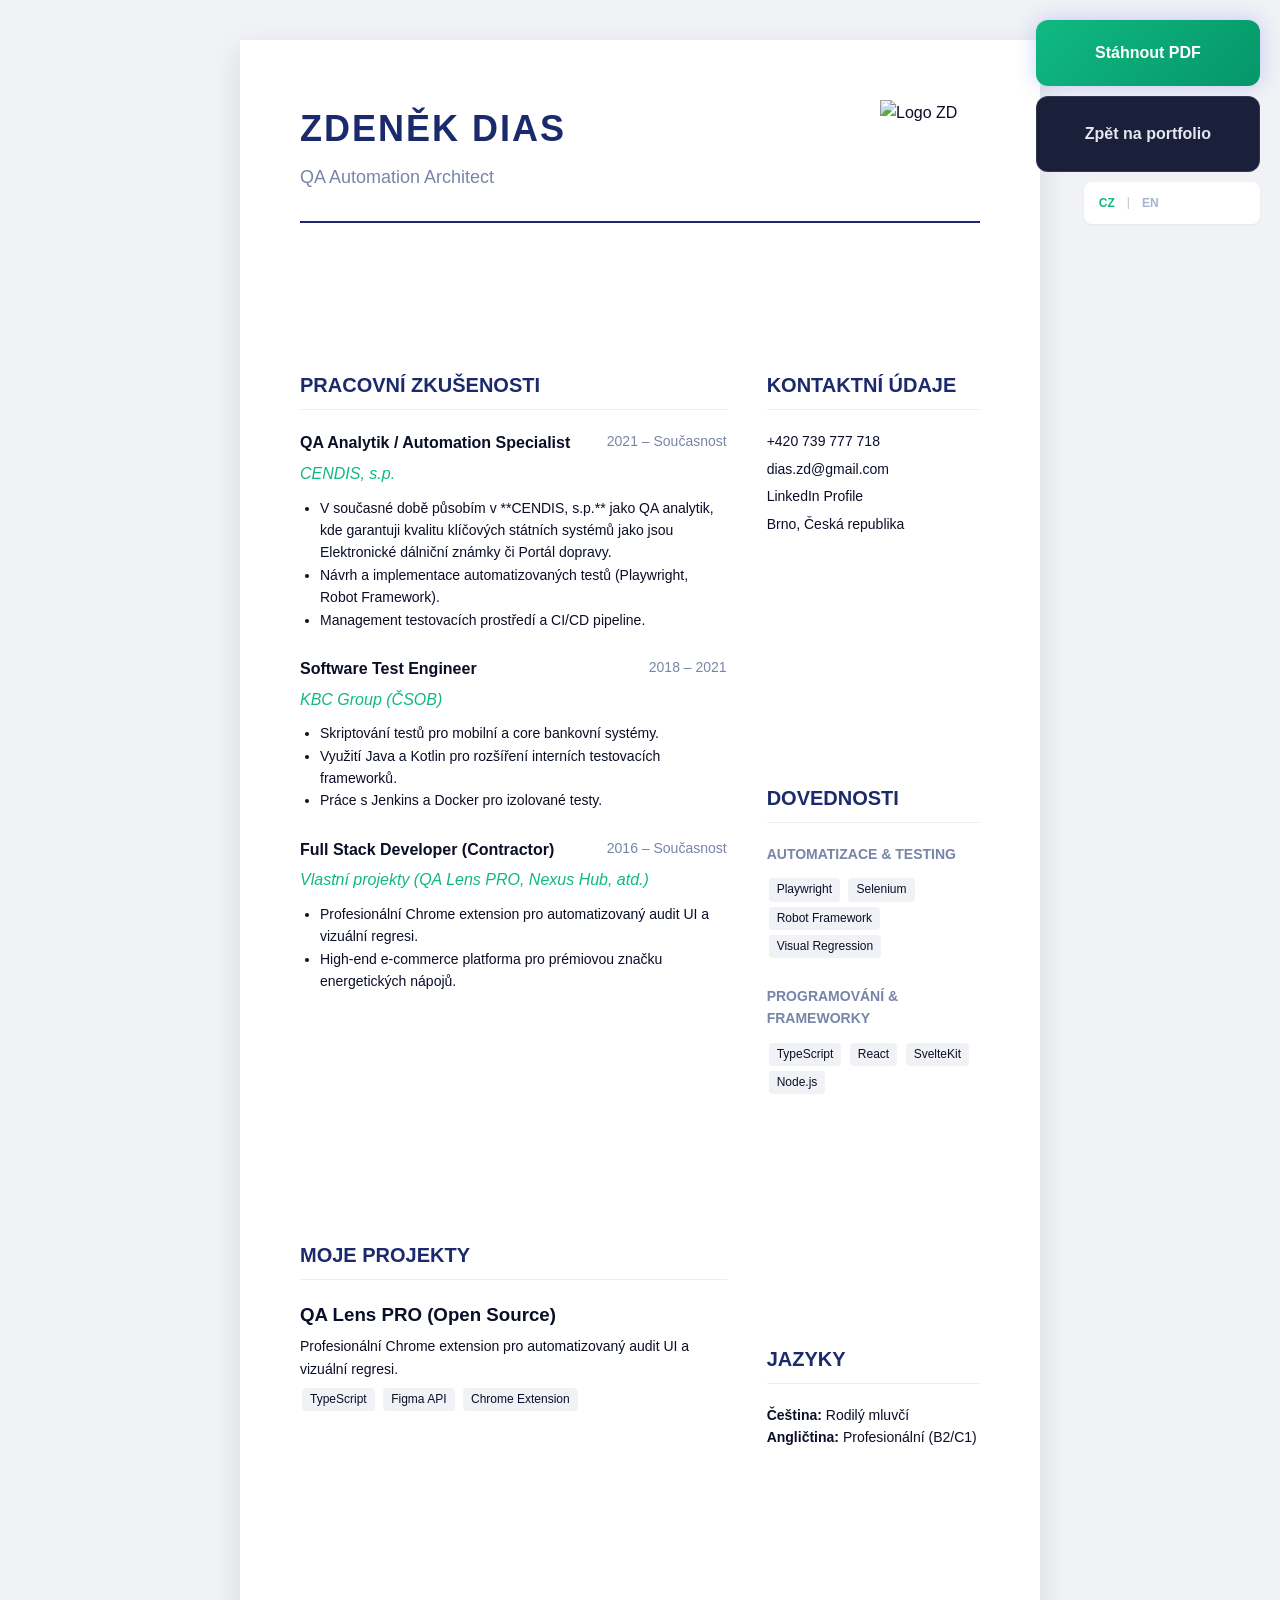
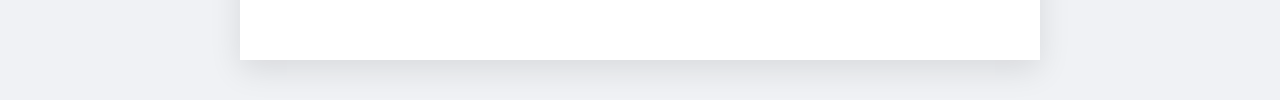
==== cv.html @ aa2f3b65 "feat: add CV page, language switcher, and update branding to green accent scheme" ====
<!DOCTYPE html>
<html lang="cs">
<head>
    <meta charset="UTF-8">
    <meta name="viewport" content="width=device-width, initial-scale=1.0">
    <title>Zdeněk Dias - CV</title>
    <link rel="stylesheet" href="styles.css">
    <style>
        :root {
            --cv-width: 800px;
            --cv-bg: #ffffff;
            --cv-text: #0a0e27;
            --cv-accent: #1a2a6c;
        }

        body.cv-page {
            background: #f0f2f5;
            padding: 40px 0;
            color: var(--cv-text);
        }

        .cv-container {
            width: var(--cv-width);
            margin: 0 auto;
            background: var(--cv-bg);
            box-shadow: 0 10px 30px rgba(0,0,0,0.1);
            padding: 60px;
            position: relative;
            overflow: hidden;
        }

        /* Tech-themed background graphics for CV */
        .cv-bg-graphics {
            position: absolute;
            top: 0;
            right: 0;
            width: 300px;
            height: 300px;
            opacity: 0.05;
            pointer-events: none;
            background-image: url('file:///Users/zdenekdias/.gemini/antigravity/brain/59d995e7-9fd9-494e-a524-c32603d20ff6/zd_logo_v2_green_proposal_1777195608101.png');
            background-size: contain;
            background-repeat: no-repeat;
            filter: grayscale(100%);
            transform: translate(100px, -50px) rotate(15deg);
        }

        .cv-header {
            display: flex;
            justify-content: space-between;
            align-items: flex-start;
            margin-bottom: 50px;
            border-bottom: 2px solid var(--cv-accent);
            padding-bottom: 30px;
        }

        .cv-title-section h1 {
            font-size: 36px;
            margin: 0;
            color: var(--cv-accent);
            text-transform: uppercase;
            letter-spacing: 2px;
        }

        .cv-subtitle {
            font-size: 18px;
            color: var(--color-text-muted);
            margin-top: 5px;
        }

        .cv-logo {
            width: 100px;
            height: auto;
        }

        .cv-grid {
            display: grid;
            grid-template-columns: 2fr 1fr;
            gap: 40px;
        }

        .cv-section {
            margin-bottom: 30px;
        }

        .cv-section h2 {
            font-size: 20px;
            color: var(--cv-accent);
            text-transform: uppercase;
            border-bottom: 1px solid #eee;
            padding-bottom: 8px;
            margin-bottom: 20px;
            display: flex;
            align-items: center;
            gap: 10px;
        }

        .experience-item {
            margin-bottom: 25px;
        }

        .experience-header {
            display: flex;
            justify-content: space-between;
            margin-bottom: 5px;
        }

        .experience-header h3 {
            font-size: 16px;
            font-weight: 700;
        }

        .experience-date {
            font-size: 14px;
            color: var(--color-text-muted);
        }

        .experience-company {
            font-style: italic;
            color: var(--color-accent-primary);
            margin-bottom: 10px;
            display: block;
        }

        .cv-list {
            padding-left: 20px;
            font-size: 14px;
            line-height: 1.6;
        }

        .cv-sidebar-item {
            margin-bottom: 25px;
        }

        .cv-sidebar-item h3 {
            font-size: 14px;
            text-transform: uppercase;
            margin-bottom: 10px;
            color: var(--color-text-muted);
        }

        .cv-contact-link {
            display: block;
            font-size: 14px;
            margin-bottom: 5px;
            color: var(--cv-text);
            text-decoration: none;
        }

        .cv-controls {
            position: fixed;
            top: 20px;
            right: 20px;
            display: flex;
            flex-direction: column;
            gap: 10px;
            z-index: 1000;
        }

        @media print {
            body.cv-page {
                background: none;
                padding: 0;
            }
            .cv-container {
                box-shadow: none;
                width: 100%;
                margin: 0;
                padding: 40px;
            }
            .cv-controls {
                display: none;
            }
        }

        .tag-small {
            display: inline-block;
            background: #f0f2f5;
            padding: 2px 8px;
            border-radius: 4px;
            font-size: 12px;
            margin: 2px;
        }
    </style>
</head>
<body class="cv-page">
    <div class="cv-controls">
        <button class="btn btn-primary" onclick="window.print()" data-i18n="cv_download">Stáhnout PDF</button>
        <a href="index.html" class="btn btn-secondary" data-i18n="cv_back">Zpět na portfolio</a>
        <div class="lang-switcher" style="background: white; padding: 10px; border-radius: 8px; box-shadow: var(--shadow-sm);">
            <button class="lang-btn active" data-lang="cs">CZ</button>
            <span class="lang-divider">|</span>
            <button class="lang-btn" data-lang="en">EN</button>
        </div>
    </div>

    <div class="cv-container">
        <div class="cv-bg-graphics"></div>
        
        <header class="cv-header">
            <div class="cv-title-section">
                <h1 data-i18n="hero_title_1">Zdeněk Dias</h1>
                <div class="cv-subtitle" data-i18n="cv_subtitle">QA Automation Architect</div>
            </div>
            <img src="file:///Users/zdenekdias/.gemini/antigravity/brain/59d995e7-9fd9-494e-a524-c32603d20ff6/zd_logo_v2_green_proposal_1777195608101.png" alt="Logo ZD" class="cv-logo">
        </header>

        <div class="cv-grid">
            <main>
                <section class="cv-section">
                    <h2 data-i18n="cv_experience">Pracovní zkušenosti</h2>
                    
                    <div class="experience-item">
                        <div class="experience-header">
                            <h3>QA Analytik / Automation Specialist</h3>
                            <span class="experience-date">2021 – Současnost</span>
                        </div>
                        <span class="experience-company">CENDIS, s.p.</span>
                        <ul class="cv-list">
                            <li data-i18n="about_text_1">QA analytik pro klíčové státní projekty (Portál dopravy, IS dálničních známek).</li>
                            <li>Návrh a implementace automatizovaných testů (Playwright, Robot Framework).</li>
                            <li>Management testovacích prostředí a CI/CD pipeline.</li>
                        </ul>
                    </div>

                    <div class="experience-item">
                        <div class="experience-header">
                            <h3>Software Test Engineer</h3>
                            <span class="experience-date">2018 – 2021</span>
                        </div>
                        <span class="experience-company">KBC Group (ČSOB)</span>
                        <ul class="cv-list">
                            <li>Skriptování testů pro mobilní a core bankovní systémy.</li>
                            <li>Využití Java a Kotlin pro rozšíření interních testovacích frameworků.</li>
                            <li>Práce s Jenkins a Docker pro izolované testy.</li>
                        </ul>
                    </div>

                    <div class="experience-item">
                        <div class="experience-header">
                            <h3>Full Stack Developer (Contractor)</h3>
                            <span class="experience-date">2016 – Současnost</span>
                        </div>
                        <span class="experience-company">Vlastní projekty (QA Lens PRO, Nexus Hub, atd.)</span>
                        <ul class="cv-list">
                            <li data-i18n="project_qa_desc">Vývoj QA Lens PRO – nástroje pro vizuální regresi.</li>
                            <li data-i18n="project_boostup_desc">Vývoj e-commerce řešení na míru v React/SvelteKit.</li>
                        </ul>
                    </div>
                </section>

                <section class="cv-section">
                    <h2 data-i18n="projects_title">Projekty</h2>
                    <div class="experience-item">
                        <h3>QA Lens PRO (Open Source)</h3>
                        <p style="font-size: 14px; margin: 5px 0;" data-i18n="project_qa_desc">Chrome extension pro automatizovaný audit UI.</p>
                        <div>
                            <span class="tag-small">TypeScript</span>
                            <span class="tag-small">Figma API</span>
                            <span class="tag-small">Chrome Extension</span>
                        </div>
                    </div>
                </section>
            </main>

            <aside>
                <section class="cv-section">
                    <h2 data-i18n="cv_contact_info">Kontakt</h2>
                    <div class="cv-sidebar-item">
                        <a href="tel:+420739777718" class="cv-contact-link">+420 739 777 718</a>
                        <a href="mailto:dias.zd@gmail.com" class="cv-contact-link">dias.zd@gmail.com</a>
                        <a href="https://www.linkedin.com/in/zdeněk-dias-a880995b" class="cv-contact-link">LinkedIn Profile</a>
                        <span class="cv-contact-link">Brno, Česká republika</span>
                    </div>
                </section>

                <section class="cv-section">
                    <h2 data-i18n="nav_skills">Dovednosti</h2>
                    <div class="cv-sidebar-item">
                        <h3 data-i18n="skill_qa_title">Testing</h3>
                        <div>
                            <span class="tag-small">Playwright</span>
                            <span class="tag-small">Selenium</span>
                            <span class="tag-small">Robot Framework</span>
                            <span class="tag-small">Visual Regression</span>
                        </div>
                    </div>
                    <div class="cv-sidebar-item">
                        <h3 data-i18n="skill_prog_title">Dev</h3>
                        <div>
                            <span class="tag-small">TypeScript</span>
                            <span class="tag-small">React</span>
                            <span class="tag-small">SvelteKit</span>
                            <span class="tag-small">Node.js</span>
                        </div>
                    </div>
                </section>

                <section class="cv-section">
                    <h2 data-i18n="cv_languages">Jazyky</h2>
                    <div class="cv-sidebar-item">
                        <p style="font-size: 14px;"><strong>Čeština:</strong> Rodilý mluvčí</p>
                        <p style="font-size: 14px;"><strong>Angličtina:</strong> Profesionální (B2/C1)</p>
                    </div>
                </section>
            </aside>
        </div>
    </div>

    <script type="module">
        import translations from './translations.js';
        
        let currentLang = localStorage.getItem('preferredLang') || 'cs';

        function setLanguage(lang) {
            currentLang = lang;
            localStorage.setItem('preferredLang', lang);
            
            document.querySelectorAll('[data-i18n]').forEach(el => {
                const key = el.getAttribute('data-i18n');
                if (translations[lang][key]) {
                    el.innerHTML = translations[lang][key];
                }
            });
            
            document.querySelectorAll('.lang-btn').forEach(btn => {
                btn.classList.toggle('active', btn.getAttribute('data-lang') === lang);
            });
            
            document.documentElement.lang = lang;
            document.title = `Zdeněk Dias - CV (${lang.toUpperCase()})`;
        }

        document.querySelectorAll('.lang-btn').forEach(btn => {
            btn.addEventListener('click', () => {
                setLanguage(btn.getAttribute('data-lang'));
            });
        });

        setLanguage(currentLang);
    </script>
</body>
</html>
---- styles.css ----
:root {
    /* Color Palette - Dark Theme */
    --color-bg-primary: #0a0e27;
    --color-bg-secondary: #141938;
    --color-bg-tertiary: #1a1f3a;
    --color-bg-card: rgba(26, 31, 58, 0.6);
    
    --color-text-primary: #e4e7f1;
    --color-text-secondary: #a8b2d1;
    --color-text-muted: #7885a8;
    
    --color-accent-primary: #10b981;
    --color-accent-secondary: #059669;
    --color-accent-gradient: linear-gradient(135deg, #10b981 0%, #059669 100%);
    --color-glass-bg: rgba(255, 255, 255, 0.03);
    --color-glass-border: rgba(255, 255, 255, 0.08);
    --color-glass-hover: rgba(255, 255, 255, 0.06);
    
    --color-success: #10b981;
    --color-warning: #f59e0b;
    --color-error: #ef4444;
    
    /* Spacing */
    --spacing-xs: 0.5rem;
    --spacing-sm: 1rem;
    --spacing-md: 1.5rem;
    --spacing-lg: 2rem;
    --spacing-xl: 3rem;
    --spacing-2xl: 4rem;
    --spacing-3xl: 6rem;
    
    /* Typography */
    --font-family: 'Inter', -apple-system, BlinkMacSystemFont, 'Segoe UI', sans-serif;
    --font-size-xs: 0.75rem;
    --font-size-sm: 0.875rem;
    --font-size-base: 1rem;
    --font-size-lg: 1.125rem;
    --font-size-xl: 1.25rem;
    --font-size-2xl: 1.5rem;
    --font-size-3xl: 1.875rem;
    --font-size-4xl: 2.25rem;
    --font-size-5xl: 3rem;
    
    /* Border Radius */
    --radius-sm: 0.375rem;
    --radius-md: 0.5rem;
    --radius-lg: 0.75rem;
    --radius-xl: 1rem;
    --radius-full: 9999px;
    
    /* Shadows */
    --shadow-sm: 0 1px 2px 0 rgba(0, 0, 0, 0.05);
    --shadow-md: 0 4px 6px -1px rgba(0, 0, 0, 0.1);
    --shadow-lg: 0 10px 15px -3px rgba(0, 0, 0, 0.3);
    --shadow-xl: 0 20px 25px -5px rgba(0, 0, 0, 0.4);
    --shadow-glow: 0 0 20px rgba(99, 102, 241, 0.3);
    
    /* Transitions */
    --transition-fast: 150ms cubic-bezier(0.4, 0, 0.2, 1);
    --transition-base: 250ms cubic-bezier(0.4, 0, 0.2, 1);
    --transition-slow: 350ms cubic-bezier(0.4, 0, 0.2, 1);
}

/* Reset & Base Styles */
* {
    margin: 0;
    padding: 0;
    box-sizing: border-box;
}

html {
    scroll-behavior: smooth;
}

body {
    font-family: var(--font-family);
    font-size: var(--font-size-base);
    line-height: 1.6;
    color: var(--color-text-primary);
    background: var(--color-bg-primary);
    overflow-x: hidden;
}

/* Container */
.container {
    max-width: 1200px;
    margin: 0 auto;
    padding: 0 var(--spacing-lg);
}

/* Navigation */
.nav {
    position: fixed;
    top: 0;
    left: 0;
    right: 0;
    z-index: 1000;
    background: rgba(10, 14, 39, 0.8);
    backdrop-filter: blur(12px);
    border-bottom: 1px solid rgba(255, 255, 255, 0.05);
    transition: all var(--transition-base);
}

.nav.scrolled {
    background: rgba(10, 14, 39, 0.95);
    box-shadow: var(--shadow-lg);
}

.scroll-progress {
    position: fixed;
    top: 0;
    left: 0;
    height: 3px;
    background: var(--color-accent-gradient);
    z-index: 1001;
    width: 0;
    transition: width 0.1s ease;
}

.nav-content {
    display: flex;
    align-items: center;
    justify-content: space-between;
    height: 80px;
}

.logo {
    font-size: var(--font-size-xl);
    font-weight: 700;
    color: var(--color-text-primary);
    text-decoration: none;
    transition: transform var(--transition-fast);
}

.logo span {
    background: var(--color-accent-gradient);
    -webkit-background-clip: text;
    -webkit-text-fill-color: transparent;
    background-clip: text;
}

.logo:hover {
    transform: scale(1.05);
}

.nav-links {
    display: flex;
    gap: var(--spacing-xl);
    list-style: none;
}

.lang-switcher {
    display: flex;
    align-items: center;
    gap: var(--spacing-xs);
    margin-left: var(--spacing-xl);
    padding-left: var(--spacing-xl);
    border-left: 1px solid var(--color-glass-border);
}

.lang-btn {
    background: none;
    border: none;
    color: var(--color-text-secondary);
    font-size: var(--font-size-xs);
    font-weight: 600;
    cursor: pointer;
    transition: color var(--transition-fast);
    padding: 4px;
}

.lang-btn:hover,
.lang-btn.active {
    color: var(--color-accent-primary);
}

.lang-divider {
    color: var(--color-text-muted);
    font-size: var(--font-size-xs);
    opacity: 0.5;
}

.nav-link {
    color: var(--color-text-secondary);
    text-decoration: none;
    font-weight: 500;
    font-size: var(--font-size-sm);
    transition: color var(--transition-fast);
    position: relative;
}

.nav-link::after {
    content: '';
    position: absolute;
    bottom: -4px;
    left: 0;
    width: 0;
    height: 2px;
    background: var(--color-accent-gradient);
    transition: width var(--transition-base);
}

.nav-link:hover,
.nav-link.active {
    color: var(--color-text-primary);
}

.nav-link:hover::after,
.nav-link.active::after {
    width: 100%;
}

.mobile-menu-toggle {
    display: none;
    flex-direction: column;
    gap: 6px;
    background: none;
    border: none;
    cursor: pointer;
    padding: var(--spacing-xs);
}

.mobile-menu-toggle span {
    width: 24px;
    height: 2px;
    background: var(--color-text-primary);
    transition: all var(--transition-base);
}

/* Hero Section */
.hero {
    position: relative;
    min-height: 100vh;
    display: flex;
    align-items: center;
    padding-top: 80px;
    overflow: hidden;
}

.hero-background {
    position: absolute;
    top: 0;
    left: 0;
    right: 0;
    bottom: 0;
    background: 
        radial-gradient(circle at 20% 30%, rgba(99, 102, 241, 0.15) 0%, transparent 40%),
        radial-gradient(circle at 80% 70%, rgba(167, 139, 250, 0.15) 0%, transparent 40%),
        radial-gradient(circle at 50% 50%, rgba(10, 14, 39, 1) 0%, transparent 100%);
    z-index: -1;
}

.hero-background::before {
    content: '';
    position: absolute;
    top: 0;
    left: 0;
    right: 0;
    bottom: 0;
    background-image: url("data:image/svg+xml,%3Csvg width='60' height='60' viewBox='0 0 60 60' xmlns='http://www.w3.org/2000/svg'%3E%3Cg fill='none' fill-rule='evenodd'%3E%3Cg fill='%236366f1' fill-opacity='0.05'%3E%3Cpath d='M36 34v-4h-2v4h-4v2h4v4h2v-4h4v-2h-4zm0-30V0h-2v4h-4v2h4v4h2V6h4V4h-4zM6 34v-4H4v4H0v2h4v4h2v-4h4v-2H6zM6 4V0H4v4H0v2h4v4h2V6h4V4H6z'/%3E%3C/g%3E%3C/g%3E%3C/svg%3E");
    opacity: 0.5;
}

.hero-content {
    display: grid;
    grid-template-columns: 1fr 1fr;
    gap: var(--spacing-3xl);
    align-items: center;
}

.hero-text {
    animation: fadeInUp 0.8s ease-out;
}

.hero-title {
    font-size: var(--font-size-5xl);
    font-weight: 700;
    line-height: 1.1;
    margin-bottom: var(--spacing-lg);
}

.title-line {
    display: block;
}

.gradient-text {
    background: var(--color-accent-gradient);
    -webkit-background-clip: text;
    -webkit-text-fill-color: transparent;
    background-clip: text;
}

.hero-subtitle {
    font-size: var(--font-size-xl);
    color: var(--color-text-secondary);
    margin-bottom: var(--spacing-xl);
    line-height: 1.5;
}

.hero-buttons {
    display: flex;
    gap: var(--spacing-md);
}

.btn {
    padding: var(--spacing-md) var(--spacing-xl);
    border-radius: var(--radius-lg);
    font-weight: 600;
    text-decoration: none;
    display: inline-flex;
    align-items: center;
    justify-content: center;
    cursor: pointer;
    border: none;
    font-size: var(--font-size-base);
    transition: all var(--transition-base);
}

.btn-primary {
    background: var(--color-accent-gradient);
    color: white;
    box-shadow: var(--shadow-glow);
}

.btn-primary:hover {
    transform: translateY(-2px);
    box-shadow: 0 0 30px rgba(99, 102, 241, 0.5);
}

.btn-secondary {
    background: var(--color-bg-tertiary);
    color: var(--color-text-primary);
    border: 1px solid rgba(255, 255, 255, 0.1);
}

.btn-secondary:hover {
    background: var(--color-bg-secondary);
    border-color: var(--color-accent-primary);
}

.btn-full {
    width: 100%;
}

.hero-image {
    animation: fadeIn 1s ease-out 0.3s both;
}

.image-container {
    position: relative;
    border-radius: var(--radius-xl);
    overflow: hidden;
}

.image-container img {
    width: 100%;
    height: auto;
    display: block;
    border-radius: var(--radius-xl);
}

.scroll-indicator {
    position: absolute;
    bottom: var(--spacing-xl);
    left: 50%;
    transform: translateX(-50%);
    width: 24px;
    height: 40px;
    border: 2px solid var(--color-text-muted);
    border-radius: var(--radius-full);
    display: flex;
    justify-content: center;
    padding-top: 8px;
    animation: bounce 2s infinite;
}

.scroll-indicator span {
    width: 4px;
    height: 8px;
    background: var(--color-accent-primary);
    border-radius: var(--radius-full);
    animation: scrollDown 2s infinite;
}

/* Section Styles */
section {
    padding: var(--spacing-3xl) 0;
}

.section-header {
    text-align: center;
    margin-bottom: var(--spacing-3xl);
}

.section-label {
    display: inline-block;
    color: var(--color-accent-primary);
    font-weight: 600;
    font-size: var(--font-size-sm);
    text-transform: uppercase;
    letter-spacing: 1.5px;
    margin-bottom: var(--spacing-sm);
}

.section-title {
    font-size: var(--font-size-4xl);
    font-weight: 700;
    color: var(--color-text-primary);
}

/* About Section */
.about {
    background: var(--color-bg-secondary);
}

.about-content {
    display: grid;
    grid-template-columns: 2fr 1fr;
    gap: var(--spacing-3xl);
    align-items: start;
}

.about-text .lead {
    font-size: var(--font-size-xl);
    color: var(--color-text-primary);
    font-weight: 500;
    margin-bottom: var(--spacing-md);
}

.about-text p {
    color: var(--color-text-secondary);
    margin-bottom: var(--spacing-md);
    line-height: 1.8;
}

.about-stats {
    display: flex;
    flex-direction: column;
    gap: var(--spacing-lg);
}

.stat-card {
    background: var(--color-bg-card);
    backdrop-filter: blur(10px);
    padding: var(--spacing-lg);
    border-radius: var(--radius-lg);
    border: 1px solid rgba(255, 255, 255, 0.05);
    text-align: center;
    transition: all var(--transition-base);
}

.stat-card:hover {
    transform: translateY(-4px);
    border-color: var(--color-accent-primary);
    box-shadow: var(--shadow-glow);
}

.stat-number {
    font-size: var(--font-size-4xl);
    font-weight: 700;
    background: var(--color-accent-gradient);
    -webkit-background-clip: text;
    -webkit-text-fill-color: transparent;
    background-clip: text;
    margin-bottom: var(--spacing-xs);
}

.stat-label {
    color: var(--color-text-secondary);
    font-size: var(--font-size-sm);
}

/* Skills Section */
.skills-grid {
    display: grid;
    grid-template-columns: repeat(auto-fit, minmax(280px, 1fr));
    gap: var(--spacing-xl);
}

.skill-category {
    background: var(--color-glass-bg);
    backdrop-filter: blur(12px);
    -webkit-backdrop-filter: blur(12px);
    padding: var(--spacing-xl);
    border-radius: var(--radius-xl);
    border: 1px solid var(--color-glass-border);
    transition: all var(--transition-base);
    position: relative;
    overflow: hidden;
}

.skill-category::before {
    content: '';
    position: absolute;
    top: 0;
    left: 0;
    right: 0;
    height: 2px;
    background: var(--color-accent-gradient);
    transform: scaleX(0);
    transition: transform var(--transition-base);
    transform-origin: left;
}

.skill-category:hover::before {
    transform: scaleX(1);
}

.skill-category:hover {
    transform: translateY(-8px);
    border-color: rgba(99, 102, 241, 0.3);
    background: var(--color-glass-hover);
    box-shadow: 0 20px 40px rgba(0, 0, 0, 0.2);
}

.skill-icon {
    width: 60px;
    height: 60px;
    background: var(--color-accent-gradient);
    border-radius: var(--radius-lg);
    display: flex;
    align-items: center;
    justify-content: center;
    margin-bottom: var(--spacing-lg);
}

.skill-icon svg {
    width: 32px;
    height: 32px;
    color: white;
}

.skill-category h3 {
    font-size: var(--font-size-xl);
    margin-bottom: var(--spacing-md);
    color: var(--color-text-primary);
}

.skill-list {
    list-style: none;
}

.skill-list li {
    padding: var(--spacing-sm) 0;
    color: var(--color-text-secondary);
    display: flex;
    align-items: center;
    gap: var(--spacing-sm);
}

.skill-list li::before {
    content: '✓';
    color: var(--color-accent-primary);
    font-weight: bold;
    font-size: var(--font-size-lg);
}

/* Projects Section */
.projects {
    background: var(--color-bg-secondary);
}

.projects-grid {
    display: grid;
    grid-template-columns: repeat(auto-fit, minmax(350px, 1fr));
    gap: var(--spacing-xl);
}

.project-card {
    background: var(--color-glass-bg);
    backdrop-filter: blur(12px);
    -webkit-backdrop-filter: blur(12px);
    border-radius: var(--radius-xl);
    overflow: hidden;
    border: 1px solid var(--color-glass-border);
    transition: all var(--transition-base);
}

.project-card:hover {
    transform: translateY(-12px);
    border-color: rgba(99, 102, 241, 0.4);
    background: var(--color-glass-hover);
    box-shadow: 0 30px 60px rgba(0, 0, 0, 0.4);
}

.project-image {
    position: relative;
    height: 250px;
    overflow: hidden;
}

.project-image img {
    width: 100%;
    height: 100%;
    object-fit: cover;
    transition: transform var(--transition-slow);
}

.project-card:hover .project-image img {
    transform: scale(1.1);
}

.project-overlay {
    position: absolute;
    top: var(--spacing-md);
    right: var(--spacing-md);
}

.project-type {
    background: rgba(99, 102, 241, 0.9);
    color: white;
    padding: var(--spacing-xs) var(--spacing-md);
    border-radius: var(--radius-full);
    font-size: var(--font-size-xs);
    font-weight: 600;
    text-transform: uppercase;
    letter-spacing: 0.5px;
}

.project-content {
    padding: var(--spacing-xl);
}

.project-content h3 {
    font-size: var(--font-size-xl);
    margin-bottom: var(--spacing-sm);
    color: var(--color-text-primary);
}

.project-content p {
    color: var(--color-text-secondary);
    margin-bottom: var(--spacing-md);
    line-height: 1.6;
}

.project-tags {
    display: flex;
    flex-wrap: wrap;
    gap: var(--spacing-xs);
}

.tag {
    background: var(--color-bg-tertiary);
    color: var(--color-accent-secondary);
    padding: var(--spacing-xs) var(--spacing-sm);
    border-radius: var(--radius-sm);
    font-size: var(--font-size-xs);
    font-weight: 500;
    border: 1px solid rgba(99, 102, 241, 0.2);
}

.project-details {
    list-style: none;
    margin-bottom: var(--spacing-md);
}

.project-details li {
    position: relative;
    padding-left: var(--spacing-lg);
    margin-bottom: var(--spacing-xs);
    color: var(--color-text-secondary);
    line-height: 1.5;
}

.project-details li::before {
    content: '▹';
    color: var(--color-accent-primary);
    position: absolute;
    left: 0;
    top: 0;
}

/* Contact Section */
.contact-content {
    display: grid;
    grid-template-columns: 1fr 1fr;
    gap: var(--spacing-3xl);
    max-width: 1000px;
    margin: 0 auto;
}

.contact-info h3 {
    font-size: var(--font-size-2xl);
    margin-bottom: var(--spacing-md);
    color: var(--color-text-primary);
}

.contact-info p {
    color: var(--color-text-secondary);
    margin-bottom: var(--spacing-xl);
    line-height: 1.8;
}

.contact-methods {
    display: flex;
    flex-direction: column;
    gap: var(--spacing-lg);
}

.contact-method {
    display: flex;
    gap: var(--spacing-md);
    align-items: flex-start;
}

.method-icon {
    width: 48px;
    height: 48px;
    background: var(--color-bg-card);
    border-radius: var(--radius-lg);
    display: flex;
    align-items: center;
    justify-content: center;
    flex-shrink: 0;
}

.method-icon svg {
    width: 24px;
    height: 24px;
    color: var(--color-accent-primary);
}

.contact-method h4 {
    color: var(--color-text-primary);
    margin-bottom: var(--spacing-xs);
    font-size: var(--font-size-base);
}

.contact-method a {
    color: var(--color-text-secondary);
    text-decoration: none;
    transition: color var(--transition-fast);
}

.contact-method a:hover {
    color: var(--color-accent-primary);
}

/* Contact Form */
.contact-form {
    background: var(--color-bg-card);
    backdrop-filter: blur(10px);
    padding: var(--spacing-xl);
    border-radius: var(--radius-xl);
    border: 1px solid rgba(255, 255, 255, 0.05);
}

.form-group {
    margin-bottom: var(--spacing-lg);
}

.form-group label {
    display: block;
    color: var(--color-text-primary);
    font-weight: 500;
    margin-bottom: var(--spacing-sm);
}

.form-group input,
.form-group textarea {
    width: 100%;
    padding: var(--spacing-md);
    background: var(--color-bg-tertiary);
    border: 1px solid rgba(255, 255, 255, 0.1);
    border-radius: var(--radius-md);
    color: var(--color-text-primary);
    font-family: var(--font-family);
    font-size: var(--font-size-base);
    transition: all var(--transition-base);
}

.form-group input:focus,
.form-group textarea:focus {
    outline: none;
    border-color: var(--color-accent-primary);
    box-shadow: 0 0 0 3px rgba(99, 102, 241, 0.1);
}

.form-group textarea {
    resize: vertical;
    min-height: 120px;
}

/* Footer */
.footer {
    background: var(--color-bg-secondary);
    padding: var(--spacing-xl) 0;
    border-top: 1px solid rgba(255, 255, 255, 0.05);
}

.footer-content {
    display: flex;
    justify-content: space-between;
    align-items: center;
}

.footer-content p {
    color: var(--color-text-muted);
}

.social-links {
    display: flex;
    gap: var(--spacing-md);
}

.social-links a {
    width: 40px;
    height: 40px;
    display: flex;
    align-items: center;
    justify-content: center;
    background: var(--color-bg-tertiary);
    border-radius: var(--radius-md);
    color: var(--color-text-secondary);
    transition: all var(--transition-base);
}

.social-links a:hover {
    background: var(--color-accent-primary);
    color: white;
    transform: translateY(-2px);
}

.social-links svg {
    width: 20px;
    height: 20px;
}

/* Animations */
@keyframes fadeIn {
    from {
        opacity: 0;
    }
    to {
        opacity: 1;
    }
}

@keyframes fadeInUp {
    from {
        opacity: 0;
        transform: translateY(30px);
    }
    to {
        opacity: 1;
        transform: translateY(0);
    }
}

@keyframes bounce {
    0%, 100% {
        transform: translateX(-50%) translateY(0);
    }
    50% {
        transform: translateX(-50%) translateY(-10px);
    }
}

@keyframes scrollDown {
    0% {
        opacity: 0;
        transform: translateY(0);
    }
    40% {
        opacity: 1;
    }
    80% {
        opacity: 0;
        transform: translateY(16px);
    }
    100% {
        opacity: 0;
    }
}

/* Responsive Design */
@media (max-width: 968px) {
    .hero-content,
    .about-content,
    .contact-content {
        grid-template-columns: 1fr;
        gap: var(--spacing-xl);
    }
    
    .hero-title {
        font-size: var(--font-size-4xl);
    }
    
    .section-title {
        font-size: var(--font-size-3xl);
    }
    
    .projects-grid {
        grid-template-columns: 1fr;
    }
}

@media (max-width: 768px) {
    .nav-links {
        display: none;
    }
    
    .mobile-menu-toggle {
        display: flex;
    }
    
    .hero {
        min-height: auto;
        padding: var(--spacing-3xl) 0;
    }
    
    .hero-title {
        font-size: var(--font-size-3xl);
    }
    
    .hero-subtitle {
        font-size: var(--font-size-lg);
    }
    
    .hero-buttons {
        flex-direction: column;
    }
    
    .btn {
        width: 100%;
    }
    
    .skills-grid {
        grid-template-columns: 1fr;
    }
    
    .about-stats {
        flex-direction: row;
    }
    
    section {
        padding: var(--spacing-2xl) 0;
    }
}

@media (max-width: 480px) {
    .container {
        padding: 0 var(--spacing-md);
    }
    
    .hero-title {
        font-size: var(--font-size-2xl);
    }
    
    .section-title {
        font-size: var(--font-size-2xl);
    }
    
    .about-stats {
        flex-direction: column;
    }
}
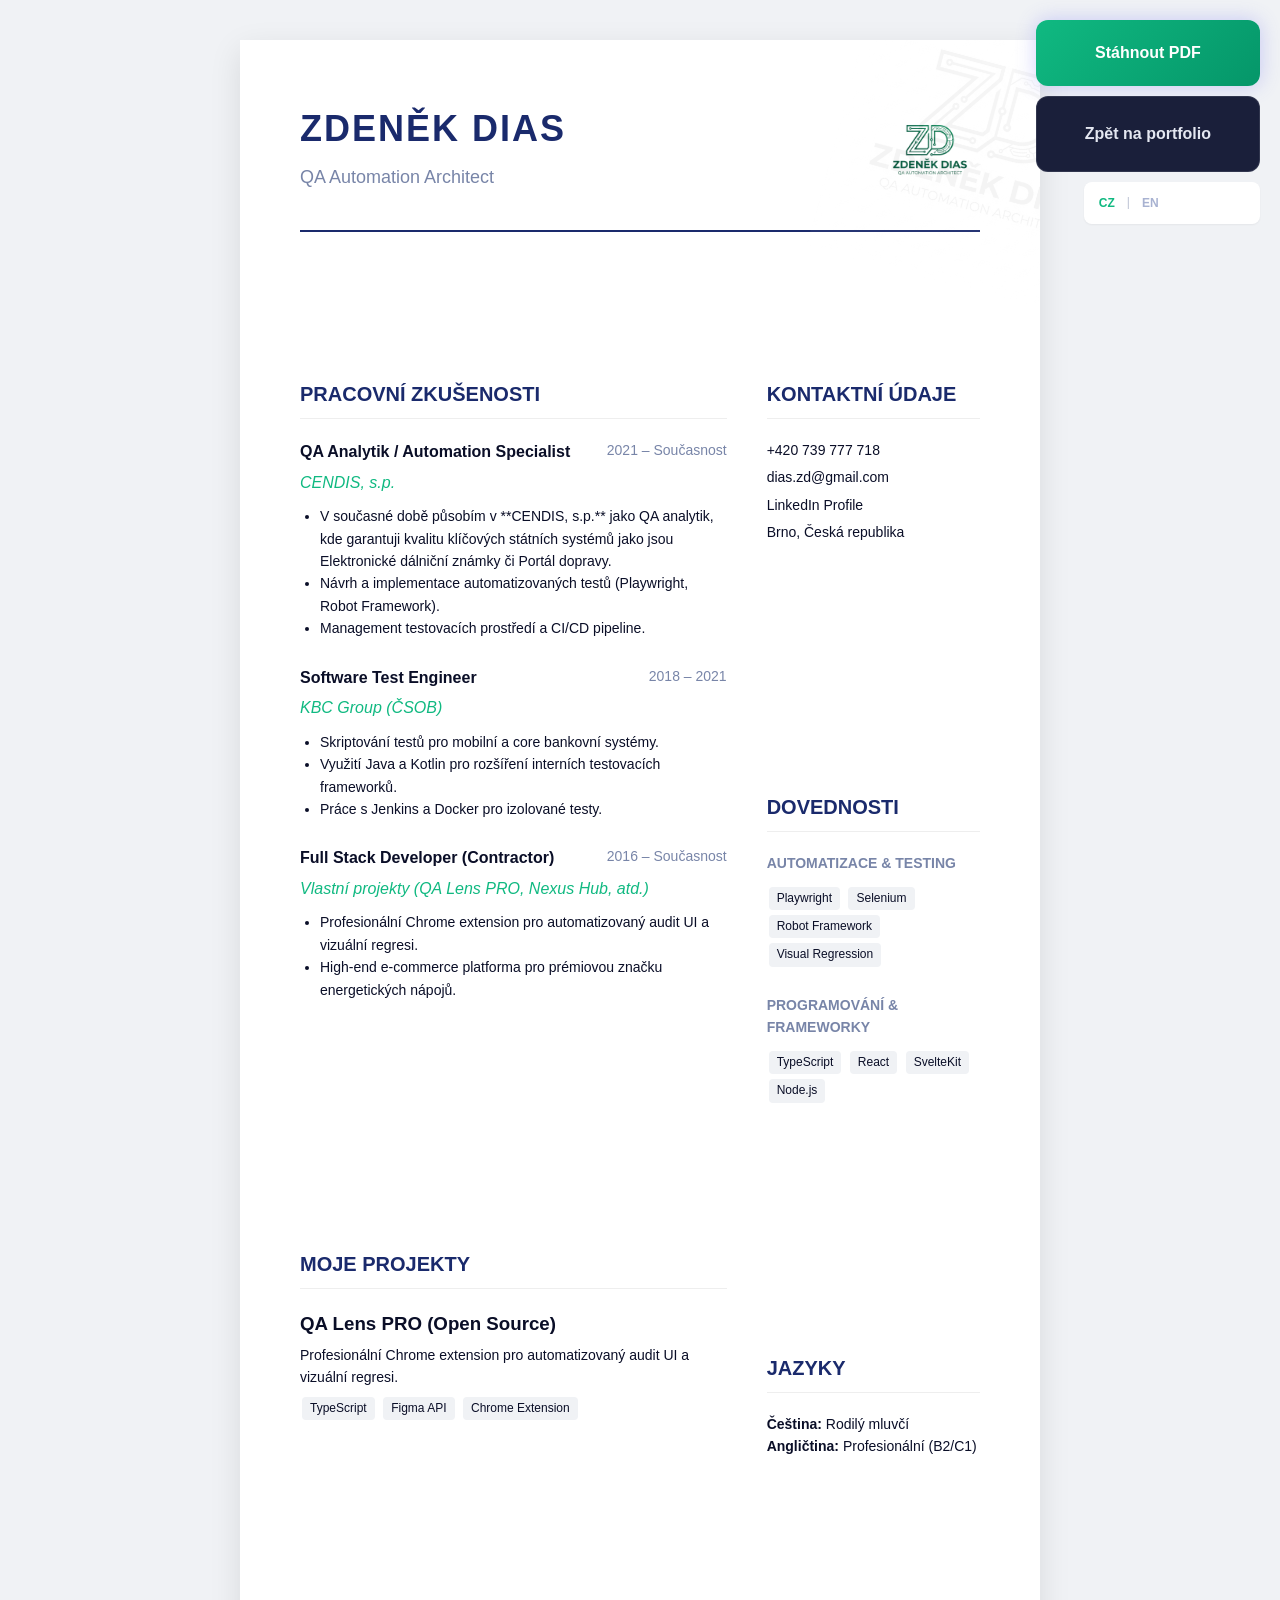
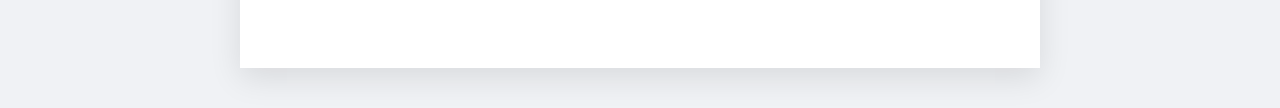
==== commit 0163bf20: "refactor: localize logo assets and improve navigation link handling for external URLs" ====
--- a/cv.html
+++ b/cv.html
@@ -38,7 +38,7 @@
             height: 300px;
             opacity: 0.05;
             pointer-events: none;
-            background-image: url('file:///Users/zdenekdias/.gemini/antigravity/brain/59d995e7-9fd9-494e-a524-c32603d20ff6/zd_logo_v2_green_proposal_1777195608101.png');
+            background-image: url('assets/logo.png');
             background-size: contain;
             background-repeat: no-repeat;
             filter: grayscale(100%);
@@ -202,7 +202,7 @@
                 <h1 data-i18n="hero_title_1">Zdeněk Dias</h1>
                 <div class="cv-subtitle" data-i18n="cv_subtitle">QA Automation Architect</div>
             </div>
-            <img src="file:///Users/zdenekdias/.gemini/antigravity/brain/59d995e7-9fd9-494e-a524-c32603d20ff6/zd_logo_v2_green_proposal_1777195608101.png" alt="Logo ZD" class="cv-logo">
+            <img src="assets/logo.png" alt="Logo ZD" class="cv-logo">
         </header>
 
         <div class="cv-grid">
